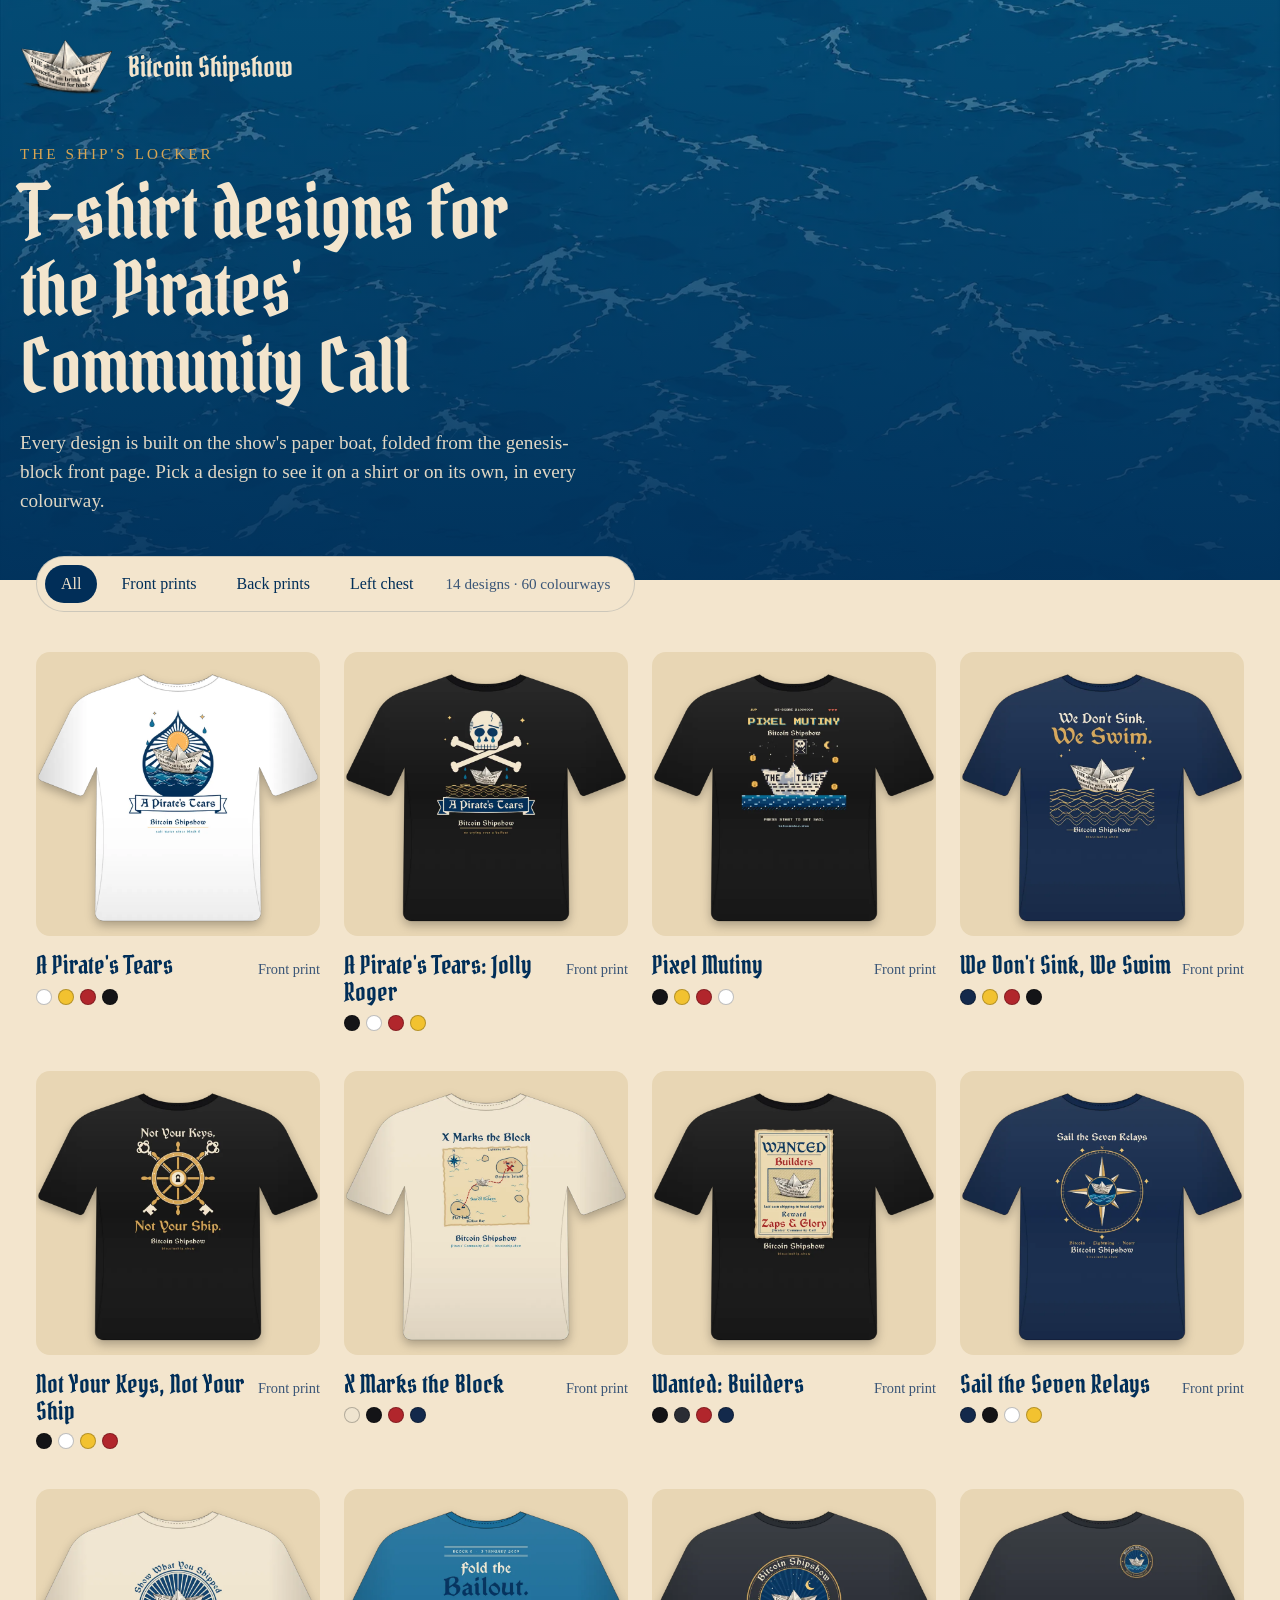
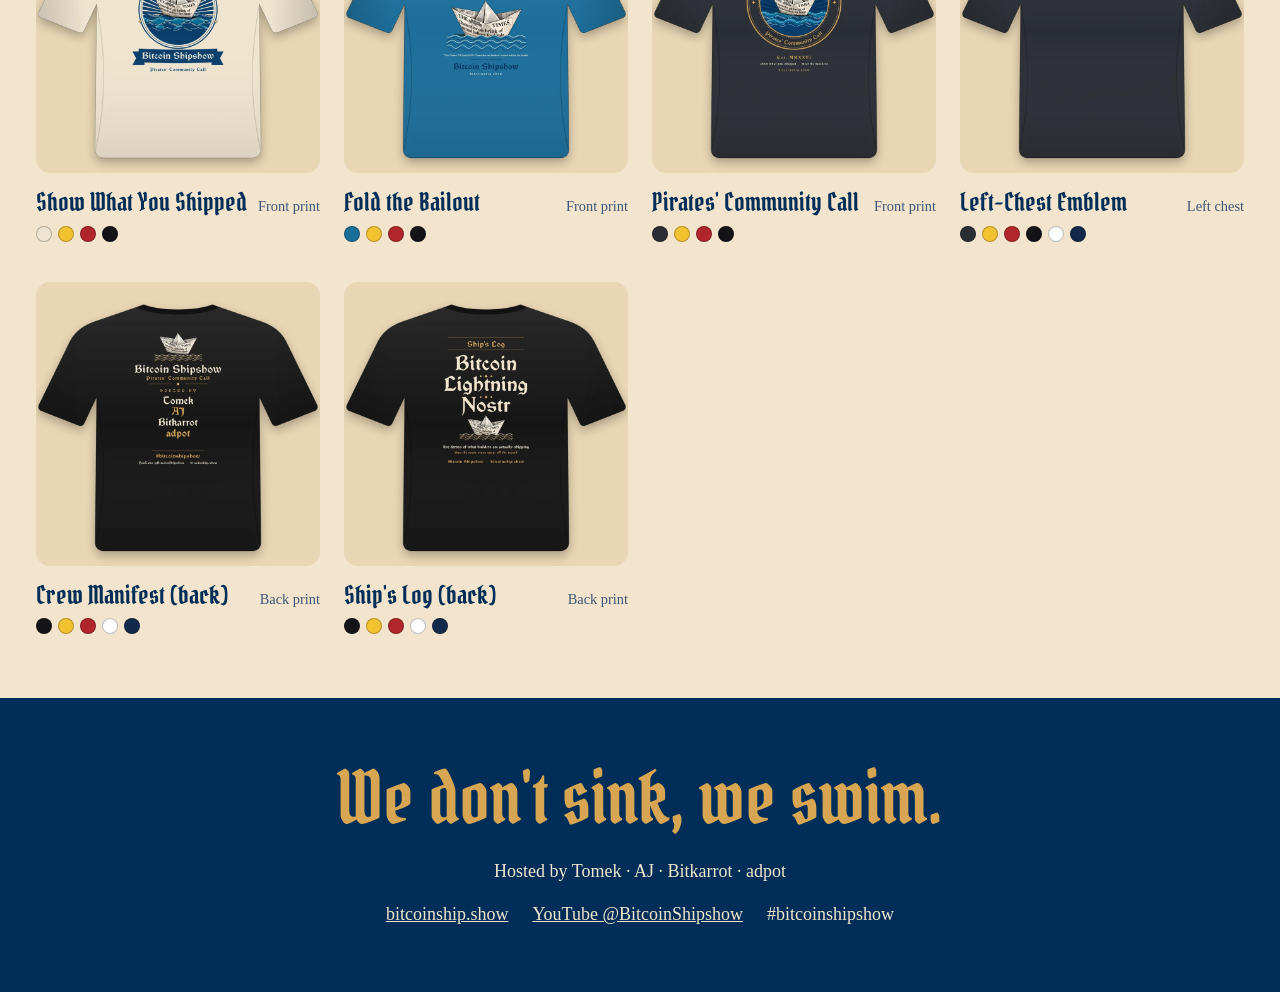
==== site/index.html @ fb023fe5 "Bitcoin Shipshow media: tee prints, mockups, gallery site and promo shorts" ====
<!doctype html>
<html lang="en">
<head>
<meta charset="utf-8">
<meta name="viewport" content="width=device-width, initial-scale=1">
<title>Bitcoin Shipshow · T-shirt designs</title>
<meta name="description" content="T-shirt designs for the Bitcoin Shipshow, the Pirates' Community Call. Browse every design on a shirt or on its own, in every colourway.">
<meta property="og:title" content="Bitcoin Shipshow · T-shirt designs">
<meta property="og:description" content="Pirate-themed shirts for the Pirates' Community Call: fronts, backs and a left-chest emblem in every colourway.">
<meta property="og:image" content="img/og.jpg">
<meta name="twitter:card" content="summary_large_image">
<link rel="icon" href="img/favicon.png">
<link rel="preconnect" href="https://fonts.googleapis.com">
<link rel="preconnect" href="https://fonts.gstatic.com" crossorigin>
<link href="https://fonts.googleapis.com/css2?family=IM+Fell+English&family=Pirata+One&display=swap" rel="stylesheet">
<link rel="stylesheet" href="styles.css">
</head>
<body>
<header class="masthead">
  <div class="masthead__inner">
    <a class="brand" href="https://bitcoinship.show" id="brand-home">
      <img src="img/logo.webp" alt="" width="132" height="79">
      <span>Bitcoin Shipshow</span>
    </a>
    <p class="masthead__kicker">The Ship's Locker</p>
    <h1>T-shirt designs for the Pirates' Community Call</h1>
    <p class="masthead__lede">Every design is built on the show's paper boat, folded from the genesis-block front page. Pick a design to see it on a shirt or on its own, in every colourway.</p>
  </div>
</header>

<main>
  <div class="toolbar" role="radiogroup" aria-label="Filter designs">
    <label class="tab"><input type="radio" name="filter" value="all" checked><span>All</span></label>
    <label class="tab"><input type="radio" name="filter" value="front"><span>Front prints</span></label>
    <label class="tab"><input type="radio" name="filter" value="back"><span>Back prints</span></label>
    <label class="tab"><input type="radio" name="filter" value="chest"><span>Left chest</span></label>
    <p class="toolbar__count" aria-live="polite"></p>
  </div>
  <ul class="grid" id="grid"></ul>
</main>

<dialog class="viewer" id="viewer" aria-labelledby="viewer-title">
  <div class="viewer__stage">
    <div class="viewer__view" role="radiogroup" aria-label="View">
      <label class="tab"><input type="radio" name="view" value="mockup" checked><span>On a shirt</span></label>
      <label class="tab"><input type="radio" name="view" value="design"><span>Design only</span></label>
    </div>
    <figure class="viewer__figure">
      <img id="viewer-img" alt="">
    </figure>
    <button class="viewer__nav viewer__nav--prev" type="button" aria-label="Previous design">‹</button>
    <button class="viewer__nav viewer__nav--next" type="button" aria-label="Next design">›</button>
  </div>
  <div class="viewer__panel">
    <button class="viewer__close" type="button" aria-label="Close">×</button>
    <p class="viewer__tag" id="viewer-tag"></p>
    <h2 id="viewer-title"></h2>
    <p class="viewer__desc" id="viewer-desc"></p>
    <h3>Shirt colour</h3>
    <div class="swatches" id="viewer-swatches" role="radiogroup" aria-label="Shirt colour"></div>
    <p class="viewer__shirt" id="viewer-shirt"></p>
    <div class="viewer__download" id="viewer-download"></div>
  </div>
</dialog>

<footer class="footer">
  <p class="footer__statement">We don't sink, we swim.</p>
  <p class="footer__hosts">Hosted by Tomek · AJ · Bitkarrot · adpot</p>
  <ul class="footer__links">
    <li><a href="https://bitcoinship.show" id="footer-site">bitcoinship.show</a></li>
    <li><a href="https://www.youtube.com/@BitcoinShipshow" id="footer-youtube">YouTube @BitcoinShipshow</a></li>
    <li><span>#bitcoinshipshow</span></li>
  </ul>
</footer>
<script src="data.js"></script>
<script src="app.js"></script>
</body>
</html>
---- site/styles.css ----
/* Bitcoin Shipshow tee gallery. Tokens mirror the brand kit (research/shipshow/brand). */
:root {
  --color-paper: #f3e5cd;
  --color-paper-deep: #e8d6b4;
  --color-ink: #012e58;
  --color-ink-soft: #3b5677;
  --color-ocean: #066c95;
  --color-gold: #d8a552;
  --color-sunset: #fcb355;
  --color-rule: rgba(1, 46, 88, 0.16);
  --color-scrim: rgba(1, 20, 40, 0.72);
  --color-on-ink: #f3e5cd;
  --font-display: "Pirata One", "IM Fell English", serif;
  --font-body: "IM Fell English", Georgia, serif;
  --radius: 14px;
  --space-1: 0.5rem;
  --space-2: 1rem;
  --space-3: 1.5rem;
  --space-4: 2.5rem;
  --space-5: 4rem;
  --max: 1240px;
}

*, *::before, *::after { box-sizing: border-box; }
html, body { overflow-x: clip; }
body {
  margin: 0;
  background: var(--color-paper);
  color: var(--color-ink);
  font-family: var(--font-body);
  font-size: 1.125rem;
  line-height: 1.5;
}
h1, h2, h3 { font-family: var(--font-display); font-weight: 400; font-style: normal; line-height: 1.05; margin: 0; overflow-wrap: anywhere; min-width: 0; }
a { color: inherit; }
img { display: block; max-width: 100%; height: auto; }

/* Masthead: brand ocean art behind a navy scrim */
.masthead {
  background: linear-gradient(180deg, rgba(1, 46, 88, 0.55), rgba(1, 46, 88, 0.92)), url("img/ocean.webp") center 40% / cover;
  color: var(--color-on-ink);
  padding: var(--space-4) var(--space-2) var(--space-5);
}
.masthead__inner { max-width: var(--max); margin: 0 auto; }
.brand { display: inline-flex; align-items: center; gap: var(--space-2); text-decoration: none; font-family: var(--font-display); font-size: 1.75rem; white-space: nowrap; }
.brand img { width: 92px; }
.masthead__kicker { margin: var(--space-4) 0 var(--space-1); color: var(--color-gold); letter-spacing: 0.2em; text-transform: uppercase; font-size: 0.95rem; }
.masthead h1 { font-size: clamp(2.4rem, 6vw, 4.6rem); max-width: 16ch; }
.masthead__lede { max-width: 58ch; margin: var(--space-3) 0 0; font-size: 1.2rem; opacity: 0.92; }

main { max-width: var(--max); margin: 0 auto; padding: 0 var(--space-2) var(--space-5); }

/* Tabs (radio inputs, so switching never scroll-jumps) */
.toolbar { display: flex; flex-wrap: wrap; align-items: center; gap: var(--space-1); margin: calc(-1 * var(--space-3)) 0 var(--space-4); padding: var(--space-1); background: var(--color-paper); border: 1px solid var(--color-rule); border-radius: 999px; width: fit-content; max-width: 100%; position: relative; }
.tab { position: relative; cursor: pointer; }
.tab input { position: absolute; opacity: 0; inset: 0; margin: 0; cursor: pointer; }
.tab span { display: block; padding: 0.45rem 1rem; border-radius: 999px; white-space: nowrap; font-size: 1rem; }
.tab input:checked + span { background: var(--color-ink); color: var(--color-on-ink); }
.tab input:focus-visible + span { outline: 3px solid var(--color-sunset); outline-offset: 2px; }
.toolbar__count { margin: 0 var(--space-2) 0 var(--space-1); color: var(--color-ink-soft); font-size: 0.95rem; white-space: nowrap; }

/* Grid */
.grid { list-style: none; margin: 0; padding: 0; display: grid; grid-template-columns: repeat(auto-fill, minmax(min(100%, 270px), 1fr)); gap: var(--space-4) var(--space-3); }
.card { all: unset; box-sizing: border-box; display: flex; flex-direction: column; width: 100%; cursor: pointer; border-radius: var(--radius); }
.card:focus-visible { outline: 3px solid var(--color-sunset); outline-offset: 6px; }
.card__img { aspect-ratio: 1; background: var(--color-paper-deep); border-radius: var(--radius); overflow: hidden; display: grid; place-items: center; }
.card__img img { width: 100%; transition: transform 0.35s ease; }
.card:hover .card__img img { transform: scale(1.04); }
.card__meta { display: flex; justify-content: space-between; align-items: baseline; gap: var(--space-1); margin-top: var(--space-2); }
.card__title { font-family: var(--font-display); font-size: 1.55rem; line-height: 1.1; min-width: 0; overflow-wrap: anywhere; }
.card__tag { color: var(--color-ink-soft); font-size: 0.9rem; white-space: nowrap; }
.dots { display: flex; gap: 6px; margin-top: var(--space-1); }
.dot { width: 16px; height: 16px; border-radius: 50%; border: 1px solid rgba(0, 0, 0, 0.25); }

/* Viewer */
.viewer { width: min(1180px, 100vw - 2rem); max-width: none; max-height: calc(100dvh - 2rem); padding: 0; border: 0; border-radius: var(--radius); background: var(--color-paper); color: var(--color-ink); display: none; overflow: hidden; }
.viewer[open] { display: grid; grid-template-columns: minmax(0, 1.4fr) minmax(0, 1fr); }
.viewer::backdrop { background: var(--color-scrim); }
.viewer__stage { position: relative; background: var(--color-paper-deep); display: flex; flex-direction: column; align-items: center; justify-content: center; padding: var(--space-3); min-height: 0; }
.viewer__view { display: flex; gap: var(--space-1); padding: 4px; border: 1px solid var(--color-rule); border-radius: 999px; background: var(--color-paper); margin-bottom: var(--space-2); }
.viewer__figure { margin: 0; width: 100%; display: grid; place-items: center; min-height: 0; }
.viewer__figure img { max-height: min(72dvh, 720px); width: auto; border-radius: var(--radius); }
.viewer__figure.is-design img { background: var(--shirt, #fff); padding: 6%; box-shadow: inset 0 0 0 1px rgba(0, 0, 0, 0.08); }
.viewer__nav { position: absolute; top: 50%; translate: 0 -50%; width: 44px; height: 44px; border-radius: 50%; border: 1px solid var(--color-rule); background: var(--color-paper); color: var(--color-ink); font-size: 1.8rem; line-height: 1; cursor: pointer; }
.viewer__nav--prev { left: var(--space-2); }
.viewer__nav--next { right: var(--space-2); }
.viewer__panel { position: relative; padding: var(--space-4) var(--space-3) var(--space-3); overflow-y: auto; }
.viewer__close { position: absolute; top: var(--space-2); right: var(--space-2); width: 44px; height: 44px; border-radius: 50%; border: 1px solid var(--color-rule); background: transparent; color: var(--color-ink); font-size: 1.6rem; cursor: pointer; }
.viewer__tag { margin: 0 0 var(--space-1); padding-right: 3.25rem; color: var(--color-ocean); letter-spacing: 0.16em; text-transform: uppercase; font-size: 0.85rem; }
.viewer__panel h2 { font-size: clamp(2rem, 4vw, 3rem); padding-right: 3rem; }
.viewer__desc { margin: var(--space-2) 0 var(--space-3); }
.viewer__panel h3 { font-size: 1.4rem; margin-bottom: var(--space-1); }
.swatches { display: flex; flex-wrap: wrap; gap: 10px; }
.swatch { position: relative; }
.swatch input { position: absolute; opacity: 0; inset: 0; margin: 0; cursor: pointer; }
.swatch span { display: block; width: 40px; height: 40px; border-radius: 50%; border: 1px solid rgba(0, 0, 0, 0.25); cursor: pointer; }
.swatch input:checked + span { box-shadow: 0 0 0 3px var(--color-paper), 0 0 0 5px var(--color-ink); }
.swatch input:focus-visible + span { outline: 3px solid var(--color-sunset); outline-offset: 4px; }
.viewer__shirt { margin: var(--space-1) 0 var(--space-3); color: var(--color-ink-soft); }
.button { display: inline-flex; align-items: center; gap: var(--space-1); padding: 0.75rem 1.2rem; border-radius: 999px; background: var(--color-ink); color: var(--color-on-ink); text-decoration: none; white-space: nowrap; }
.button:focus-visible { outline: 3px solid var(--color-sunset); outline-offset: 3px; }
.viewer__note { color: var(--color-ink-soft); font-size: 0.95rem; margin: var(--space-1) 0 0; }

/* Footer: statement */
.footer { background: var(--color-ink); color: var(--color-on-ink); padding: var(--space-5) var(--space-2); text-align: center; }
.footer__statement { font-family: var(--font-display); font-size: clamp(2.2rem, 7vw, 4.5rem); line-height: 1; margin: 0; color: var(--color-gold); }
.footer__hosts { margin: var(--space-3) 0 var(--space-2); }
.footer__links { list-style: none; margin: 0; padding: 0; display: flex; flex-wrap: wrap; justify-content: center; gap: var(--space-1) var(--space-3); }
.footer__links a, .footer__links span { white-space: nowrap; }

@media (max-width: 860px) {
  .viewer[open] { grid-template-columns: minmax(0, 1fr); grid-template-rows: auto auto; align-content: start; overflow-y: auto; }
  .viewer__stage { min-height: auto; }
  .viewer__figure img { max-height: 56dvh; }
  .viewer__panel { overflow: visible; }
}
@media (max-width: 480px) {
  .masthead { padding-top: var(--space-3); }
  .brand { font-size: 1.35rem; }
  .brand img { width: 64px; }
  .toolbar { border-radius: var(--radius); }
  .tab span { padding: 0.4rem 0.75rem; }
  .viewer { width: 100%; max-width: 100%; height: 100dvh; max-height: 100dvh; margin: 0; inset: 0; border-radius: 0; }
  .viewer__stage { padding: var(--space-2); }
  .viewer__panel { padding: var(--space-3) var(--space-2); }
  .viewer__nav { width: 38px; height: 38px; }
}
@media (prefers-reduced-motion: reduce) {
  .card__img img { transition: none; }
}
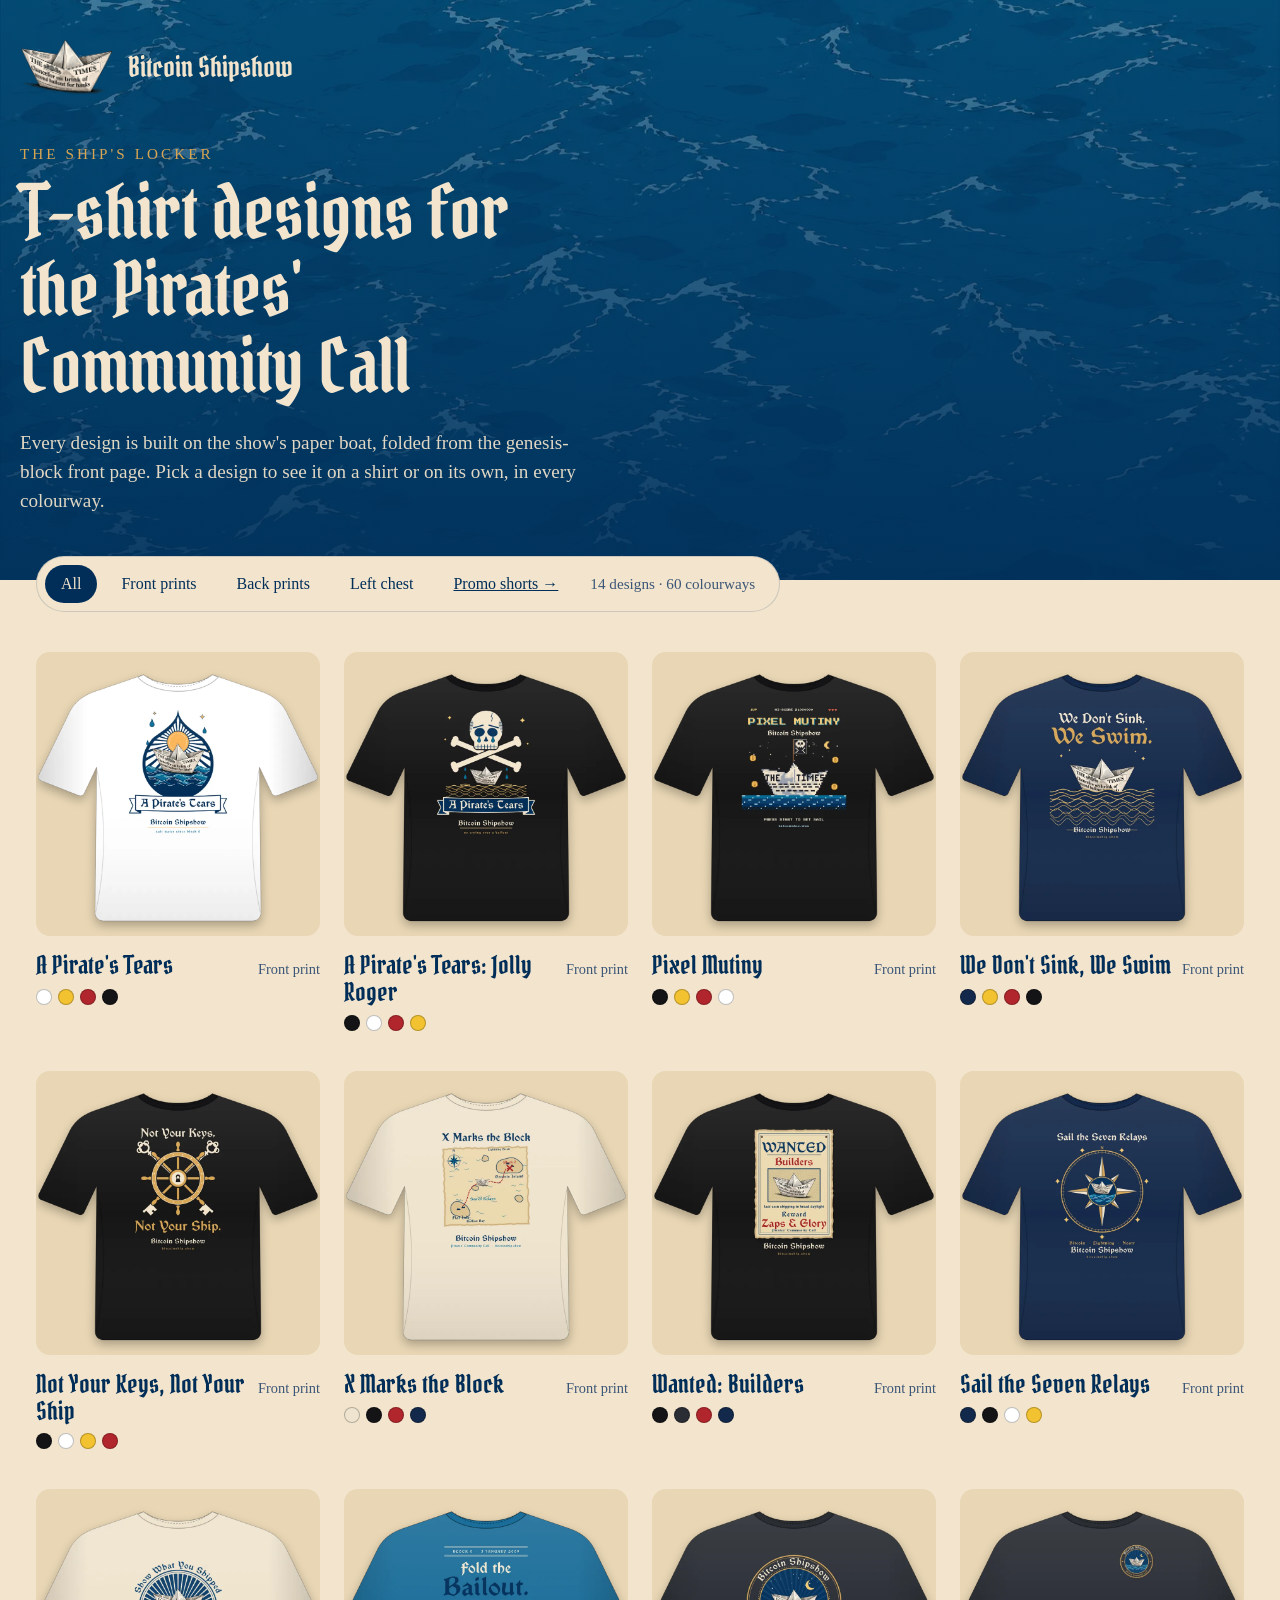
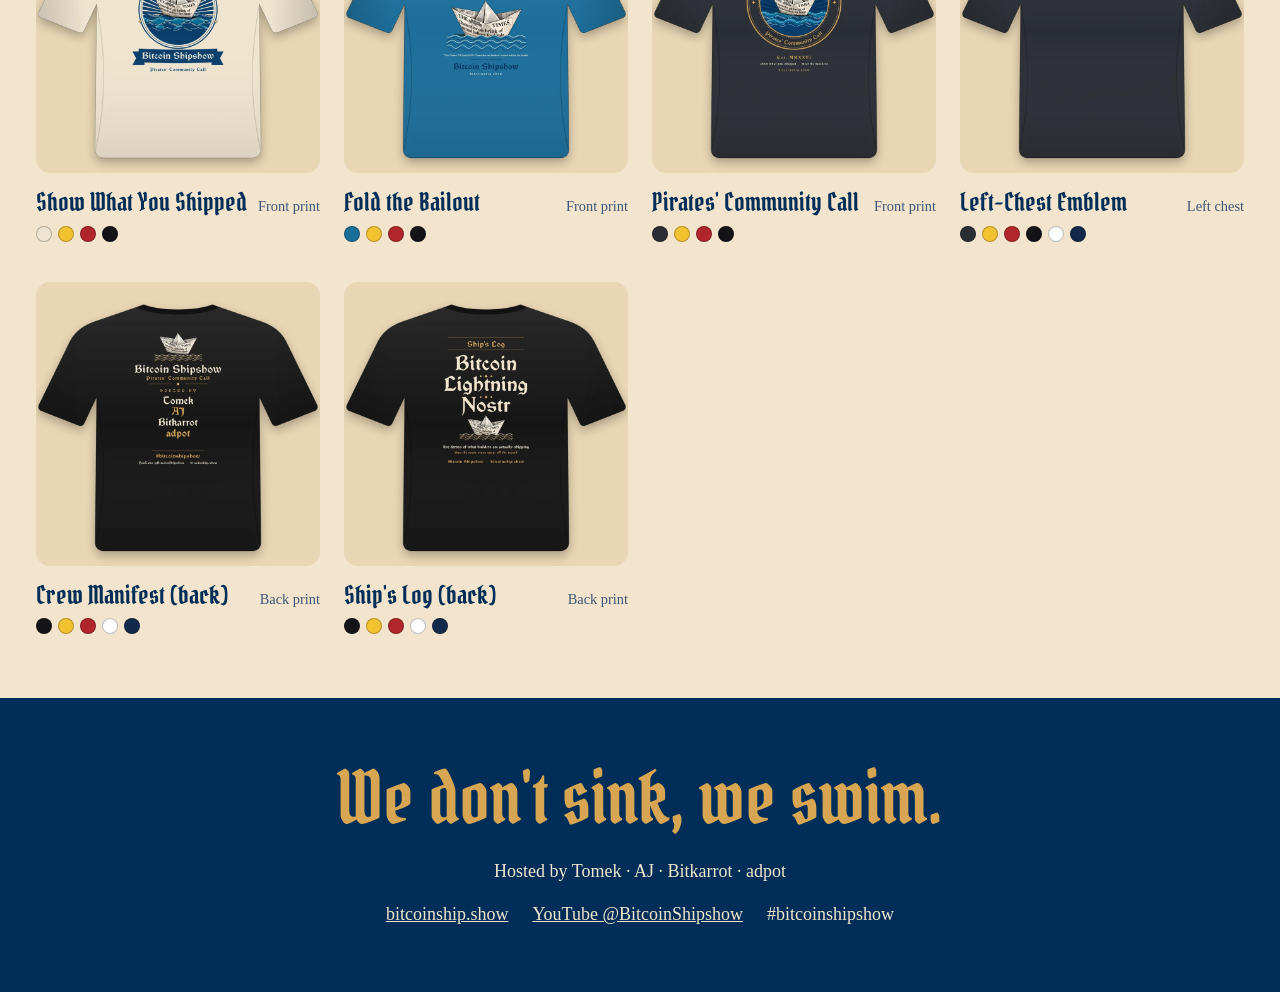
==== commit 44c75efe: "Add /shorts page: preview + download cards for every promo short Each short plays inline and has a D" ====
--- a/site/index.html
+++ b/site/index.html
@@ -34,6 +34,7 @@
     <label class="tab"><input type="radio" name="filter" value="front"><span>Front prints</span></label>
     <label class="tab"><input type="radio" name="filter" value="back"><span>Back prints</span></label>
     <label class="tab"><input type="radio" name="filter" value="chest"><span>Left chest</span></label>
+    <a class="tab" href="shorts"><span>Promo shorts →</span></a>
     <p class="toolbar__count" aria-live="polite"></p>
   </div>
   <ul class="grid" id="grid"></ul>
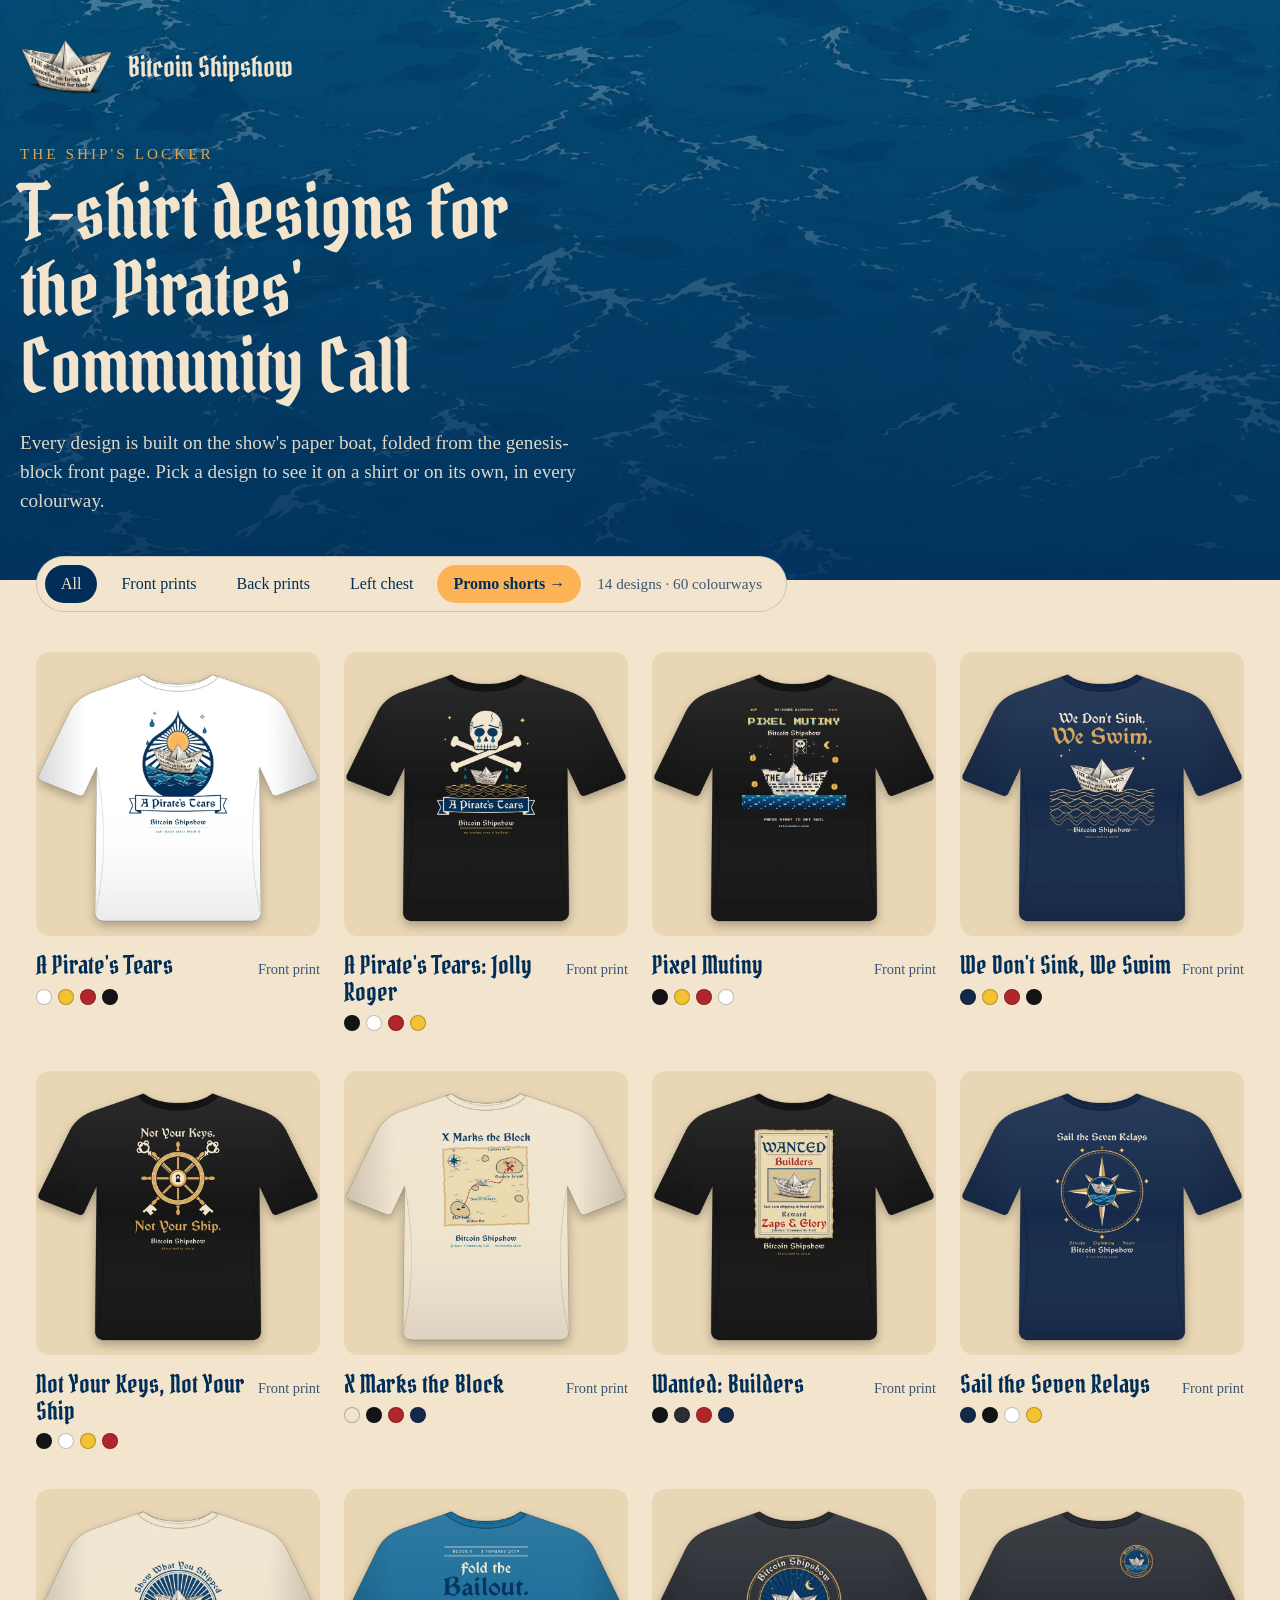
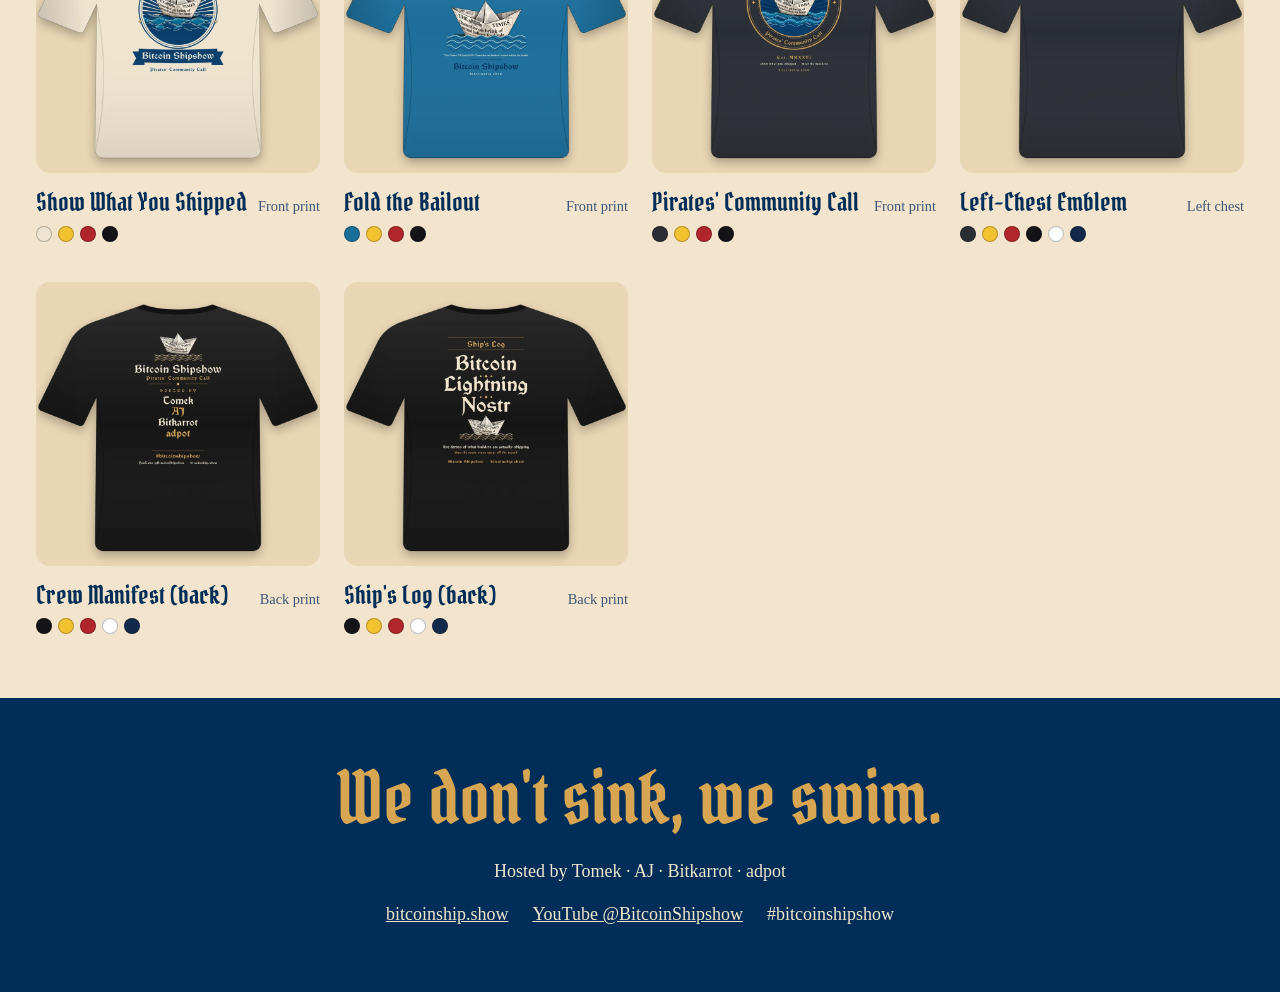
==== commit 44e0df8c: "Auto-build the shorts page at deploy time site/scripts/build_shorts_page.py (wired as vercel.json bu" ====
--- a/site/index.html
+++ b/site/index.html
@@ -34,7 +34,7 @@
     <label class="tab"><input type="radio" name="filter" value="front"><span>Front prints</span></label>
     <label class="tab"><input type="radio" name="filter" value="back"><span>Back prints</span></label>
     <label class="tab"><input type="radio" name="filter" value="chest"><span>Left chest</span></label>
-    <a class="tab" href="shorts"><span>Promo shorts →</span></a>
+    <a class="tab tab--cta" href="shorts"><span>Promo shorts →</span></a>
     <p class="toolbar__count" aria-live="polite"></p>
   </div>
   <ul class="grid" id="grid"></ul>
--- a/site/styles.css
+++ b/site/styles.css
@@ -56,6 +56,11 @@
 .tab input { position: absolute; opacity: 0; inset: 0; margin: 0; cursor: pointer; }
 .tab span { display: block; padding: 0.45rem 1rem; border-radius: 999px; white-space: nowrap; font-size: 1rem; }
 .tab input:checked + span { background: var(--color-ink); color: var(--color-on-ink); }
+/* hand-added: nav CTA link (to /shorts) — re-append if styles.css is regenerated */
+.tab--cta { text-decoration: none; }
+.tab--cta span { background: var(--color-sunset); color: var(--color-ink); font-weight: 700; }
+.tab--cta:hover span { filter: brightness(1.07); }
+.tab--cta:focus-visible span { outline: 3px solid var(--color-ink); outline-offset: 2px; }
 .tab input:focus-visible + span { outline: 3px solid var(--color-sunset); outline-offset: 2px; }
 .toolbar__count { margin: 0 var(--space-2) 0 var(--space-1); color: var(--color-ink-soft); font-size: 0.95rem; white-space: nowrap; }
 
